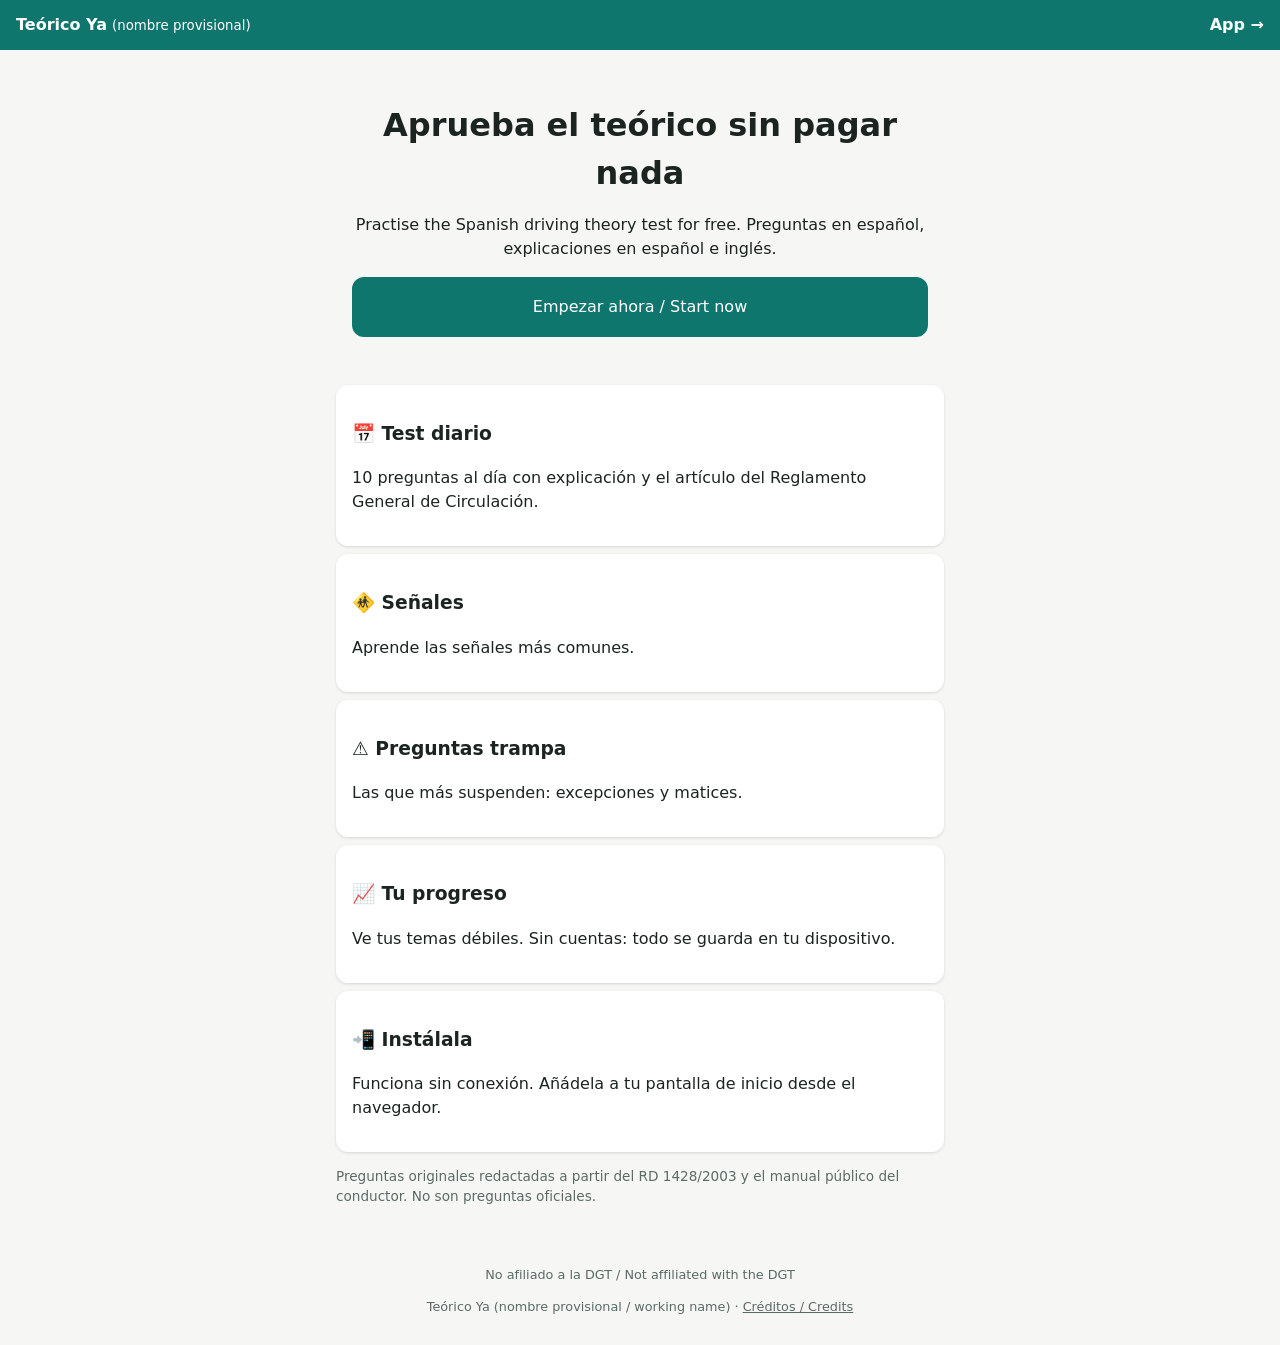
==== index.html @ 307ccd0f "Phase 1: Teórico Ya PWA, landing, 51 questions, 20 PD signs" ====
<!doctype html><html lang="es"><head><meta charset="utf-8"><meta name="viewport" content="width=device-width,initial-scale=1"><meta name="theme-color" content="#0f766e"><link rel="manifest" href="manifest.webmanifest"><link rel="icon" href="assets/icon-192.png"><link rel="stylesheet" href="assets/style.css"><title>Teórico Ya · Practica el teórico gratis</title><meta name="description" content="Practica gratis el examen teórico del permiso B en España. Preguntas originales con su artículo del Reglamento."><!-- GoatCounter placeholder: create a free account, then replace CODE and uncomment.
<script data-goatcounter="https://CODE.goatcounter.com/count" async src="//gc.zgo.at/count.js"></script> --></head><body>
<header><span><b>Teórico Ya</b> <small>(nombre provisional)</small></span><a href="app/">App →</a></header>
<main><section class="hero"><h1>Aprueba el teórico sin pagar nada</h1><p>Practise the Spanish driving theory test for free. Preguntas en español, explicaciones en español e inglés.</p><a class="btn primary" href="app/">Empezar ahora / Start now</a></section>
<div class="card"><h3>📅 Test diario</h3><p>10 preguntas al día con explicación y el artículo del Reglamento General de Circulación.</p></div>
<div class="card"><h3>🚸 Señales</h3><p>Aprende las señales más comunes.</p></div>
<div class="card"><h3>⚠️ Preguntas trampa</h3><p>Las que más suspenden: excepciones y matices.</p></div>
<div class="card"><h3>📈 Tu progreso</h3><p>Ve tus temas débiles. Sin cuentas: todo se guarda en tu dispositivo.</p></div>
<div class="card"><h3>📲 Instálala</h3><p>Funciona sin conexión. Añádela a tu pantalla de inicio desde el navegador.</p></div>
<p class="muted">Preguntas originales redactadas a partir del RD 1428/2003 y el manual público del conductor. No son preguntas oficiales.</p></main>
<footer><p data-i18n="disclaimer">No afiliado a la DGT / Not affiliated with the DGT</p><p>Teórico Ya (nombre provisional / working name) · <a href="creditos/">Créditos / Credits</a></p></footer></body></html>
---- assets/style.css ----
:root{--bg:#f6f7f4;--fg:#1c2421;--acc:#0f766e;--ok:#15803d;--bad:#b91c1c;--card:#fff}
*{box-sizing:border-box}body{margin:0;font:16px/1.5 system-ui,sans-serif;background:var(--bg);color:var(--fg);min-height:100vh;display:flex;flex-direction:column}
header{background:var(--acc);color:#fff;padding:.8rem 1rem;display:flex;justify-content:space-between;align-items:center;gap:.5rem}
header a{color:#fff;text-decoration:none;font-weight:700}main{flex:1;padding:1rem;max-width:640px;width:100%;margin:0 auto}
.btn{display:block;width:100%;padding:1rem;margin:.5rem 0;border:2px solid var(--acc);border-radius:12px;background:var(--card);color:var(--fg);font-size:1rem;text-align:start;cursor:pointer;text-decoration:none}
.btn.primary{background:var(--acc);color:#fff;text-align:center}.btn.ok{border-color:var(--ok);background:#dcfce7}.btn.bad{border-color:var(--bad);background:#fee2e2}
.card{background:var(--card);border-radius:12px;padding:1rem;margin:.5rem 0;box-shadow:0 1px 3px #0002}.muted{color:#5b6b66;font-size:.85rem}
.sign{display:block;margin:1rem auto;width:160px;height:160px;object-fit:contain}.bar{height:8px;background:#e5e7eb;border-radius:4px}.bar>i{display:block;height:100%;background:var(--acc);border-radius:4px}
select{padding:.3rem;border-radius:6px}footer{padding:1rem;text-align:center;font-size:.8rem;color:#5b6b66}footer a{color:inherit}
.hero{text-align:center;padding:2rem 1rem}.hero h1{font-size:2rem;margin:.2rem 0}
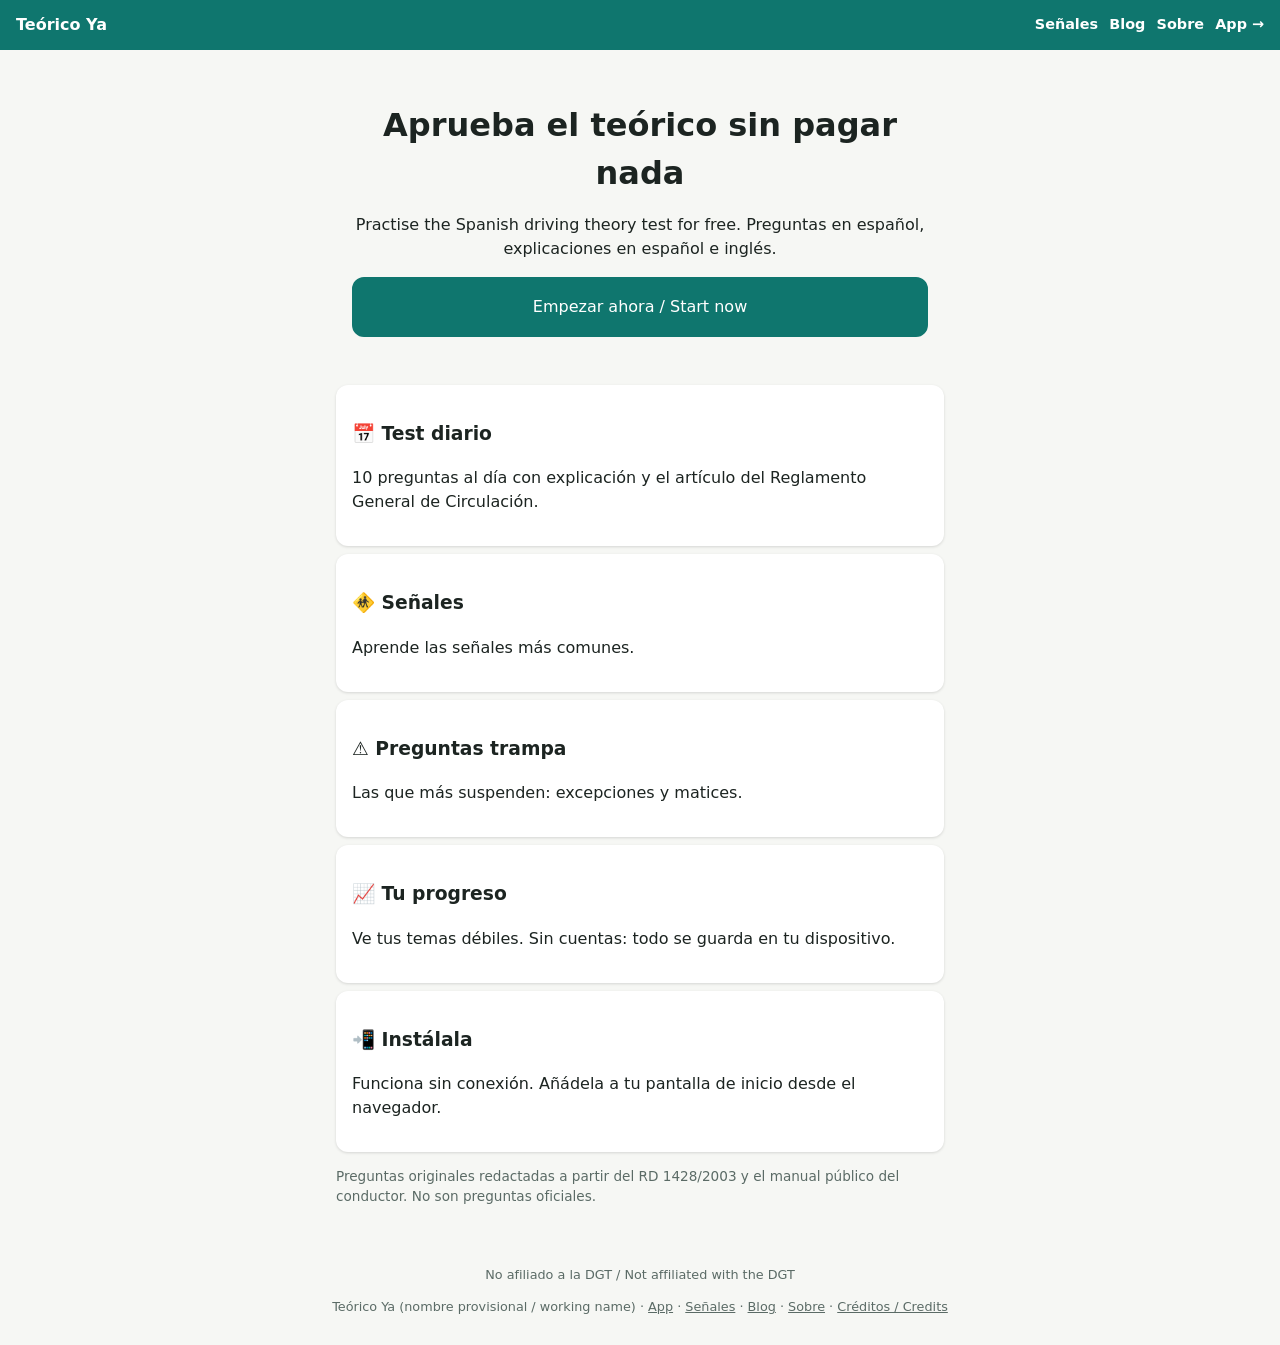
==== commit 507414a7: "Add about, signs guide, blog (2 articles), sitemap, robots; nav/footer links" ====
--- a/index.html
+++ b/index.html
@@ -1,6 +1,6 @@
 <!doctype html><html lang="es"><head><meta charset="utf-8"><meta name="viewport" content="width=device-width,initial-scale=1"><meta name="theme-color" content="#0f766e"><link rel="manifest" href="manifest.webmanifest"><link rel="icon" href="assets/icon-192.png"><link rel="stylesheet" href="assets/style.css"><title>Teórico Ya · Practica el teórico gratis</title><meta name="description" content="Practica gratis el examen teórico del permiso B en España. Preguntas originales con su artículo del Reglamento."><!-- GoatCounter placeholder: create a free account, then replace CODE and uncomment.
 <script data-goatcounter="https://CODE.goatcounter.com/count" async src="//gc.zgo.at/count.js"></script> --></head><body>
-<header><span><b>Teórico Ya</b> <small>(nombre provisional)</small></span><a href="app/">App →</a></header>
+<header><a href=""><b>Teórico Ya</b></a><nav style="display:flex;gap:.7rem;font-size:.9rem"><a href="senales/">Señales</a><a href="blog/">Blog</a><a href="sobre/">Sobre</a><a href="app/">App →</a></nav></header>
 <main><section class="hero"><h1>Aprueba el teórico sin pagar nada</h1><p>Practise the Spanish driving theory test for free. Preguntas en español, explicaciones en español e inglés.</p><a class="btn primary" href="app/">Empezar ahora / Start now</a></section>
 <div class="card"><h3>📅 Test diario</h3><p>10 preguntas al día con explicación y el artículo del Reglamento General de Circulación.</p></div>
 <div class="card"><h3>🚸 Señales</h3><p>Aprende las señales más comunes.</p></div>
@@ -8,4 +8,4 @@
 <div class="card"><h3>📈 Tu progreso</h3><p>Ve tus temas débiles. Sin cuentas: todo se guarda en tu dispositivo.</p></div>
 <div class="card"><h3>📲 Instálala</h3><p>Funciona sin conexión. Añádela a tu pantalla de inicio desde el navegador.</p></div>
 <p class="muted">Preguntas originales redactadas a partir del RD 1428/2003 y el manual público del conductor. No son preguntas oficiales.</p></main>
-<footer><p data-i18n="disclaimer">No afiliado a la DGT / Not affiliated with the DGT</p><p>Teórico Ya (nombre provisional / working name) · <a href="creditos/">Créditos / Credits</a></p></footer></body></html>
+<footer><p data-i18n="disclaimer">No afiliado a la DGT / Not affiliated with the DGT</p><p>Teórico Ya (nombre provisional / working name) · <a href="app/">App</a> · <a href="senales/">Señales</a> · <a href="blog/">Blog</a> · <a href="sobre/">Sobre</a> · <a href="creditos/">Créditos / Credits</a></p></footer></body></html>
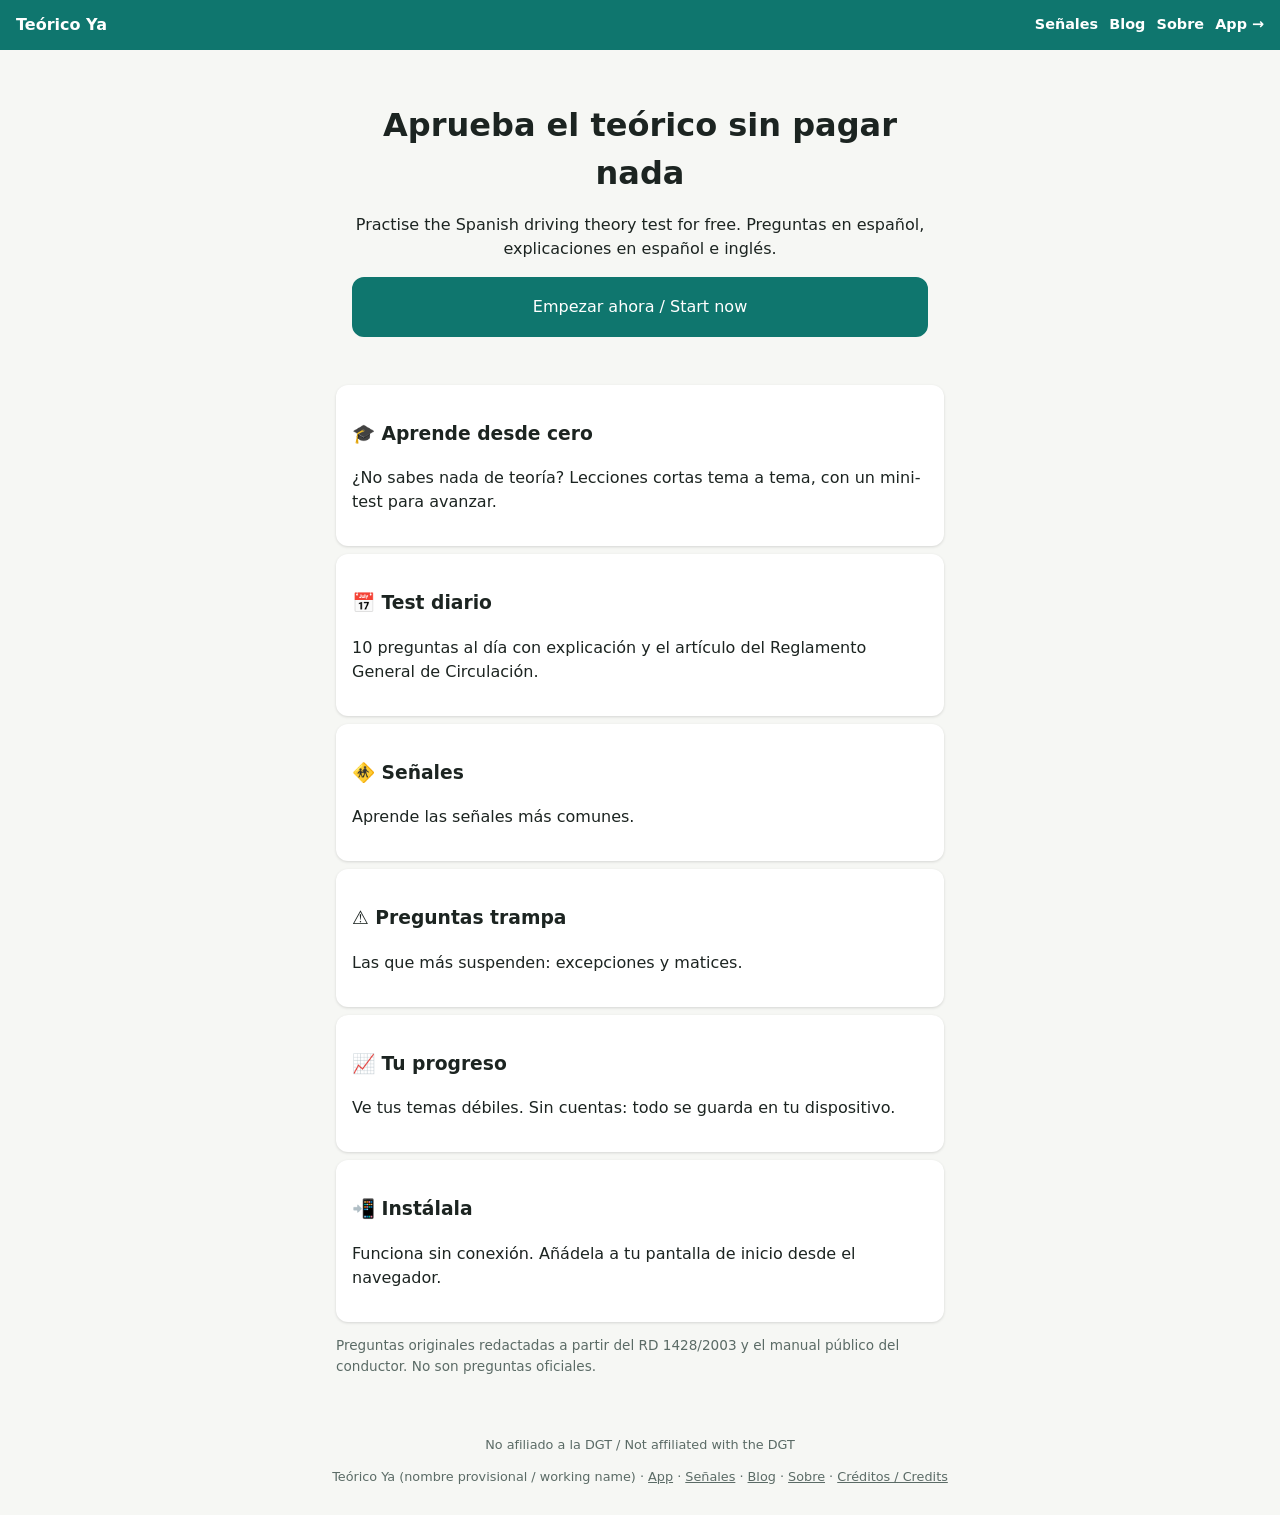
==== commit 32e8e014: "Add Learn first path: onboarding, topic lessons, mini-quizzes with 80% unlock, Repasar list, 30-ques" ====
--- a/index.html
+++ b/index.html
@@ -1,7 +1,8 @@
-<!doctype html><html lang="es"><head><meta charset="utf-8"><meta name="viewport" content="width=device-width,initial-scale=1"><meta name="theme-color" content="#0f766e"><link rel="manifest" href="manifest.webmanifest"><link rel="icon" href="assets/icon-192.png"><link rel="stylesheet" href="assets/style.css"><title>Teórico Ya · Practica el teórico gratis</title><meta name="description" content="Practica gratis el examen teórico del permiso B en España. Preguntas originales con su artículo del Reglamento."><!-- GoatCounter placeholder: create a free account, then replace CODE and uncomment.
+<!doctype html><html lang="es"><head><meta charset="utf-8"><meta name="viewport" content="width=device-width,initial-scale=1"><meta name="theme-color" content="#0f766e"><link rel="manifest" href="manifest.webmanifest"><link rel="icon" href="assets/icon-192.png"><link rel="stylesheet" href="assets/style.css"><title>Teórico Ya · Practica el teórico gratis</title><link rel="canonical" href="https://richkngxxx.github.io/teorico-ya/"><meta name="description" content="Practica gratis el examen teórico del permiso B en España. Preguntas originales con su artículo del Reglamento."><!-- GoatCounter placeholder: create a free account, then replace CODE and uncomment.
 <script data-goatcounter="https://CODE.goatcounter.com/count" async src="//gc.zgo.at/count.js"></script> --></head><body>
 <header><a href=""><b>Teórico Ya</b></a><nav style="display:flex;gap:.7rem;font-size:.9rem"><a href="senales/">Señales</a><a href="blog/">Blog</a><a href="sobre/">Sobre</a><a href="app/">App →</a></nav></header>
 <main><section class="hero"><h1>Aprueba el teórico sin pagar nada</h1><p>Practise the Spanish driving theory test for free. Preguntas en español, explicaciones en español e inglés.</p><a class="btn primary" href="app/">Empezar ahora / Start now</a></section>
+<div class="card"><h3>🎓 Aprende desde cero</h3><p>¿No sabes nada de teoría? Lecciones cortas tema a tema, con un mini-test para avanzar.</p></div>
 <div class="card"><h3>📅 Test diario</h3><p>10 preguntas al día con explicación y el artículo del Reglamento General de Circulación.</p></div>
 <div class="card"><h3>🚸 Señales</h3><p>Aprende las señales más comunes.</p></div>
 <div class="card"><h3>⚠️ Preguntas trampa</h3><p>Las que más suspenden: excepciones y matices.</p></div>
--- a/assets/style.css
+++ b/assets/style.css
@@ -8,3 +8,13 @@
 .sign{display:block;margin:1rem auto;width:160px;height:160px;object-fit:contain}.bar{height:8px;background:#e5e7eb;border-radius:4px}.bar>i{display:block;height:100%;background:var(--acc);border-radius:4px}
 select{padding:.3rem;border-radius:6px}footer{padding:1rem;text-align:center;font-size:.8rem;color:#5b6b66}footer a{color:inherit}
 .hero{text-align:center;padding:2rem 1rem}.hero h1{font-size:2rem;margin:.2rem 0}
+.btn:disabled{cursor:default}.btn.primary:disabled{opacity:.45}.btn.sel{border-color:var(--acc);background:#ccfbf1;font-weight:600}
+.hl{border:2px solid var(--acc);background:#f0fdfa}.onboard{text-align:center;padding:1.5rem 1rem}.onboard h2{font-size:1.6rem;margin:.2rem 0 .5rem}
+.path{list-style:none;padding:0;margin:1rem 0;position:relative}.path:before{content:"";position:absolute;left:1.55rem;top:1rem;bottom:1rem;width:3px;background:#d6dcd9}
+.step{position:relative;margin:.6rem 0}.step-in{display:flex;gap:.8rem;align-items:center;background:var(--card);border-radius:12px;padding:.8rem;box-shadow:0 1px 3px #0002;color:inherit;text-decoration:none}
+.num{flex:none;width:2.2rem;height:2.2rem;border-radius:50%;display:grid;place-items:center;font-weight:700;background:#e5e7eb;color:#5b6b66}
+.step.done .num{background:var(--ok);color:#fff}.step.open .num{background:var(--acc);color:#fff}.step.cur .step-in{border:2px solid var(--acc)}.step.locked .step-in{opacity:.6;box-shadow:none}
+.dots{display:flex;gap:.35rem;margin:.3rem 0 .6rem}.dots i{flex:1;height:5px;border-radius:3px;background:#d6dcd9}.dots i.on{background:var(--acc)}
+.lesson{font-size:1.15rem;padding:1.4rem 1.2rem}.lesson .imgs{display:flex;justify-content:center;gap:1rem;flex-wrap:wrap;margin-bottom:.5rem}.lesson .imgs img{width:96px;height:96px;object-fit:contain}
+.result{text-align:center}.result.pass{border-top:6px solid var(--ok)}.result.fail{border-top:6px solid var(--bad)}.ok-t{color:var(--ok)}.bad-t{color:var(--bad)}
+.exam-bar{display:flex;justify-content:space-between}
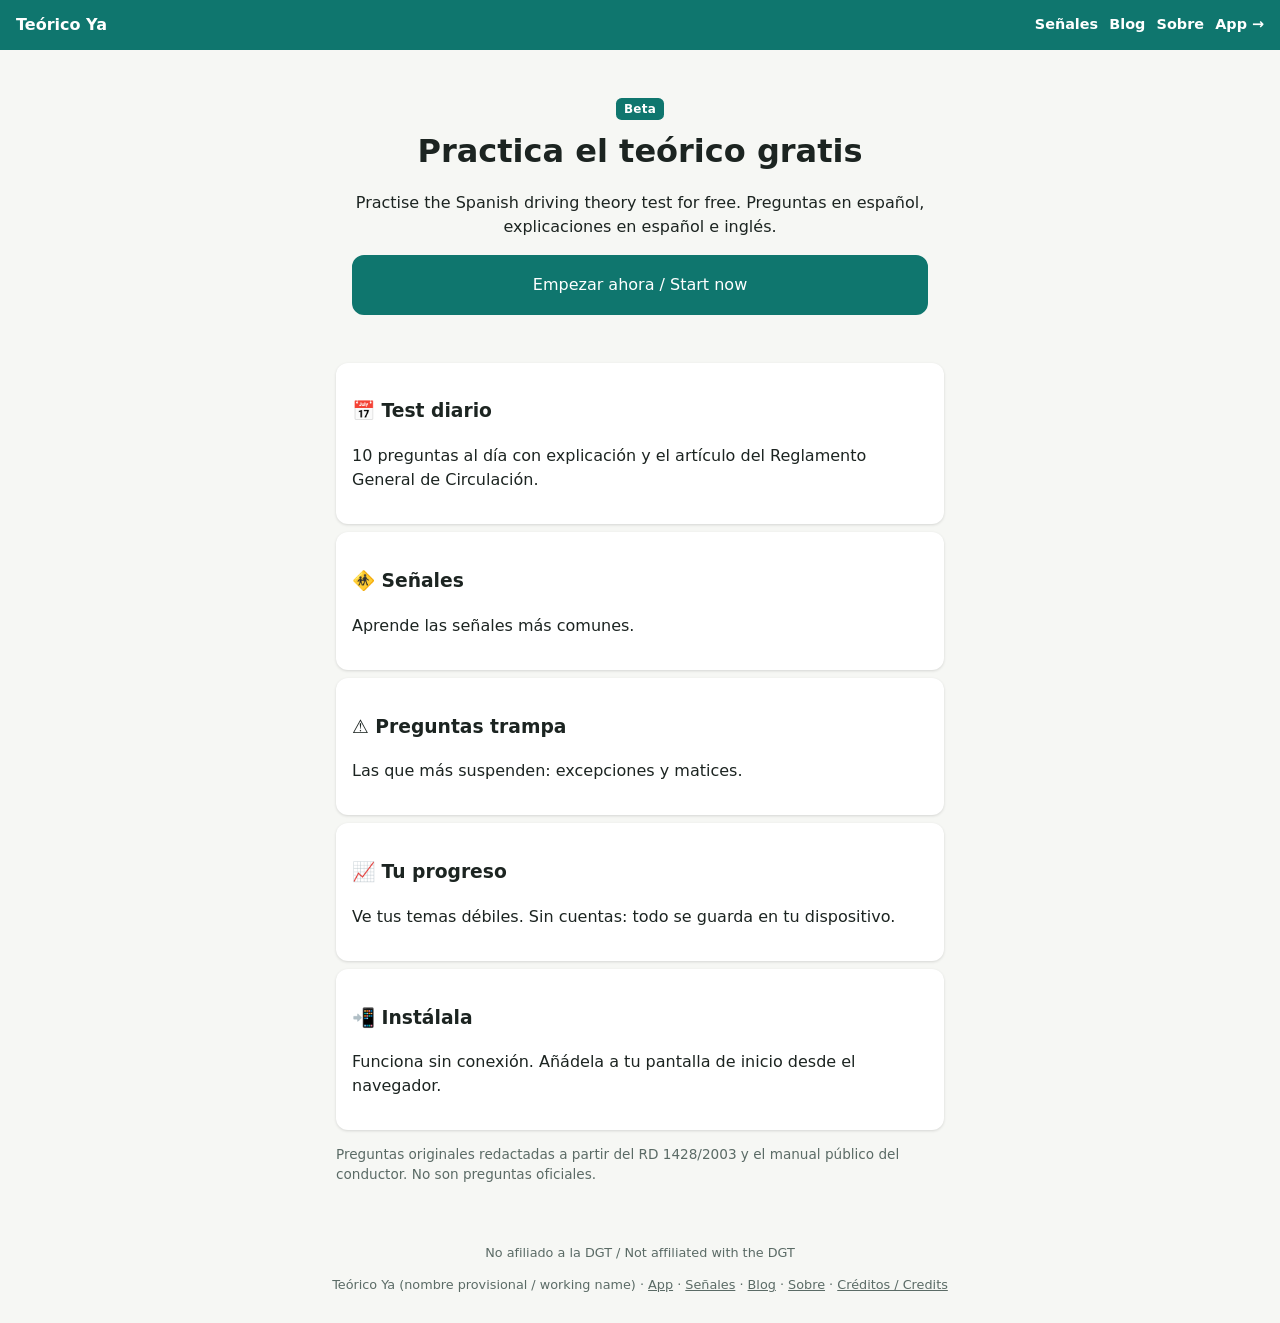
==== commit 3dced507: "Fix KING phone-test notes: Beta label, safer headline, shuffle options" ====
--- a/index.html
+++ b/index.html
@@ -1,8 +1,7 @@
 <!doctype html><html lang="es"><head><meta charset="utf-8"><meta name="viewport" content="width=device-width,initial-scale=1"><meta name="theme-color" content="#0f766e"><link rel="manifest" href="manifest.webmanifest"><link rel="icon" href="assets/icon-192.png"><link rel="stylesheet" href="assets/style.css"><title>Teórico Ya · Practica el teórico gratis</title><link rel="canonical" href="https://richkngxxx.github.io/teorico-ya/"><meta name="description" content="Practica gratis el examen teórico del permiso B en España. Preguntas originales con su artículo del Reglamento."><!-- GoatCounter placeholder: create a free account, then replace CODE and uncomment.
 <script data-goatcounter="https://CODE.goatcounter.com/count" async src="//gc.zgo.at/count.js"></script> --></head><body>
 <header><a href=""><b>Teórico Ya</b></a><nav style="display:flex;gap:.7rem;font-size:.9rem"><a href="senales/">Señales</a><a href="blog/">Blog</a><a href="sobre/">Sobre</a><a href="app/">App →</a></nav></header>
-<main><section class="hero"><h1>Aprueba el teórico sin pagar nada</h1><p>Practise the Spanish driving theory test for free. Preguntas en español, explicaciones en español e inglés.</p><a class="btn primary" href="app/">Empezar ahora / Start now</a></section>
-<div class="card"><h3>🎓 Aprende desde cero</h3><p>¿No sabes nada de teoría? Lecciones cortas tema a tema, con un mini-test para avanzar.</p></div>
+<main><section class="hero"><p class="muted" style="margin:0 0 .4rem"><span style="display:inline-block;background:#0f766e;color:#fff;font-size:.75rem;font-weight:600;padding:.15rem .5rem;border-radius:.35rem;letter-spacing:.02em">Beta</span></p><h1>Practica el teórico gratis</h1><p>Practise the Spanish driving theory test for free. Preguntas en español, explicaciones en español e inglés.</p><a class="btn primary" href="app/">Empezar ahora / Start now</a></section>
 <div class="card"><h3>📅 Test diario</h3><p>10 preguntas al día con explicación y el artículo del Reglamento General de Circulación.</p></div>
 <div class="card"><h3>🚸 Señales</h3><p>Aprende las señales más comunes.</p></div>
 <div class="card"><h3>⚠️ Preguntas trampa</h3><p>Las que más suspenden: excepciones y matices.</p></div>
--- a/assets/style.css
+++ b/assets/style.css
@@ -15,6 +15,6 @@
 .num{flex:none;width:2.2rem;height:2.2rem;border-radius:50%;display:grid;place-items:center;font-weight:700;background:#e5e7eb;color:#5b6b66}
 .step.done .num{background:var(--ok);color:#fff}.step.open .num{background:var(--acc);color:#fff}.step.cur .step-in{border:2px solid var(--acc)}.step.locked .step-in{opacity:.6;box-shadow:none}
 .dots{display:flex;gap:.35rem;margin:.3rem 0 .6rem}.dots i{flex:1;height:5px;border-radius:3px;background:#d6dcd9}.dots i.on{background:var(--acc)}
-.lesson{font-size:1.15rem;padding:1.4rem 1.2rem}.lesson .imgs{display:flex;justify-content:center;gap:1rem;flex-wrap:wrap;margin-bottom:.5rem}.lesson .imgs img{width:96px;height:96px;object-fit:contain}
+.lesson{font-size:1.15rem;padding:1.4rem 1.2rem}.lesson .imgs{display:flex;justify-content:center;gap:.75rem;flex-wrap:wrap;margin-bottom:.5rem}.lesson .imgs img{width:80px;height:80px;object-fit:contain}
 .result{text-align:center}.result.pass{border-top:6px solid var(--ok)}.result.fail{border-top:6px solid var(--bad)}.ok-t{color:var(--ok)}.bad-t{color:var(--bad)}
 .exam-bar{display:flex;justify-content:space-between}
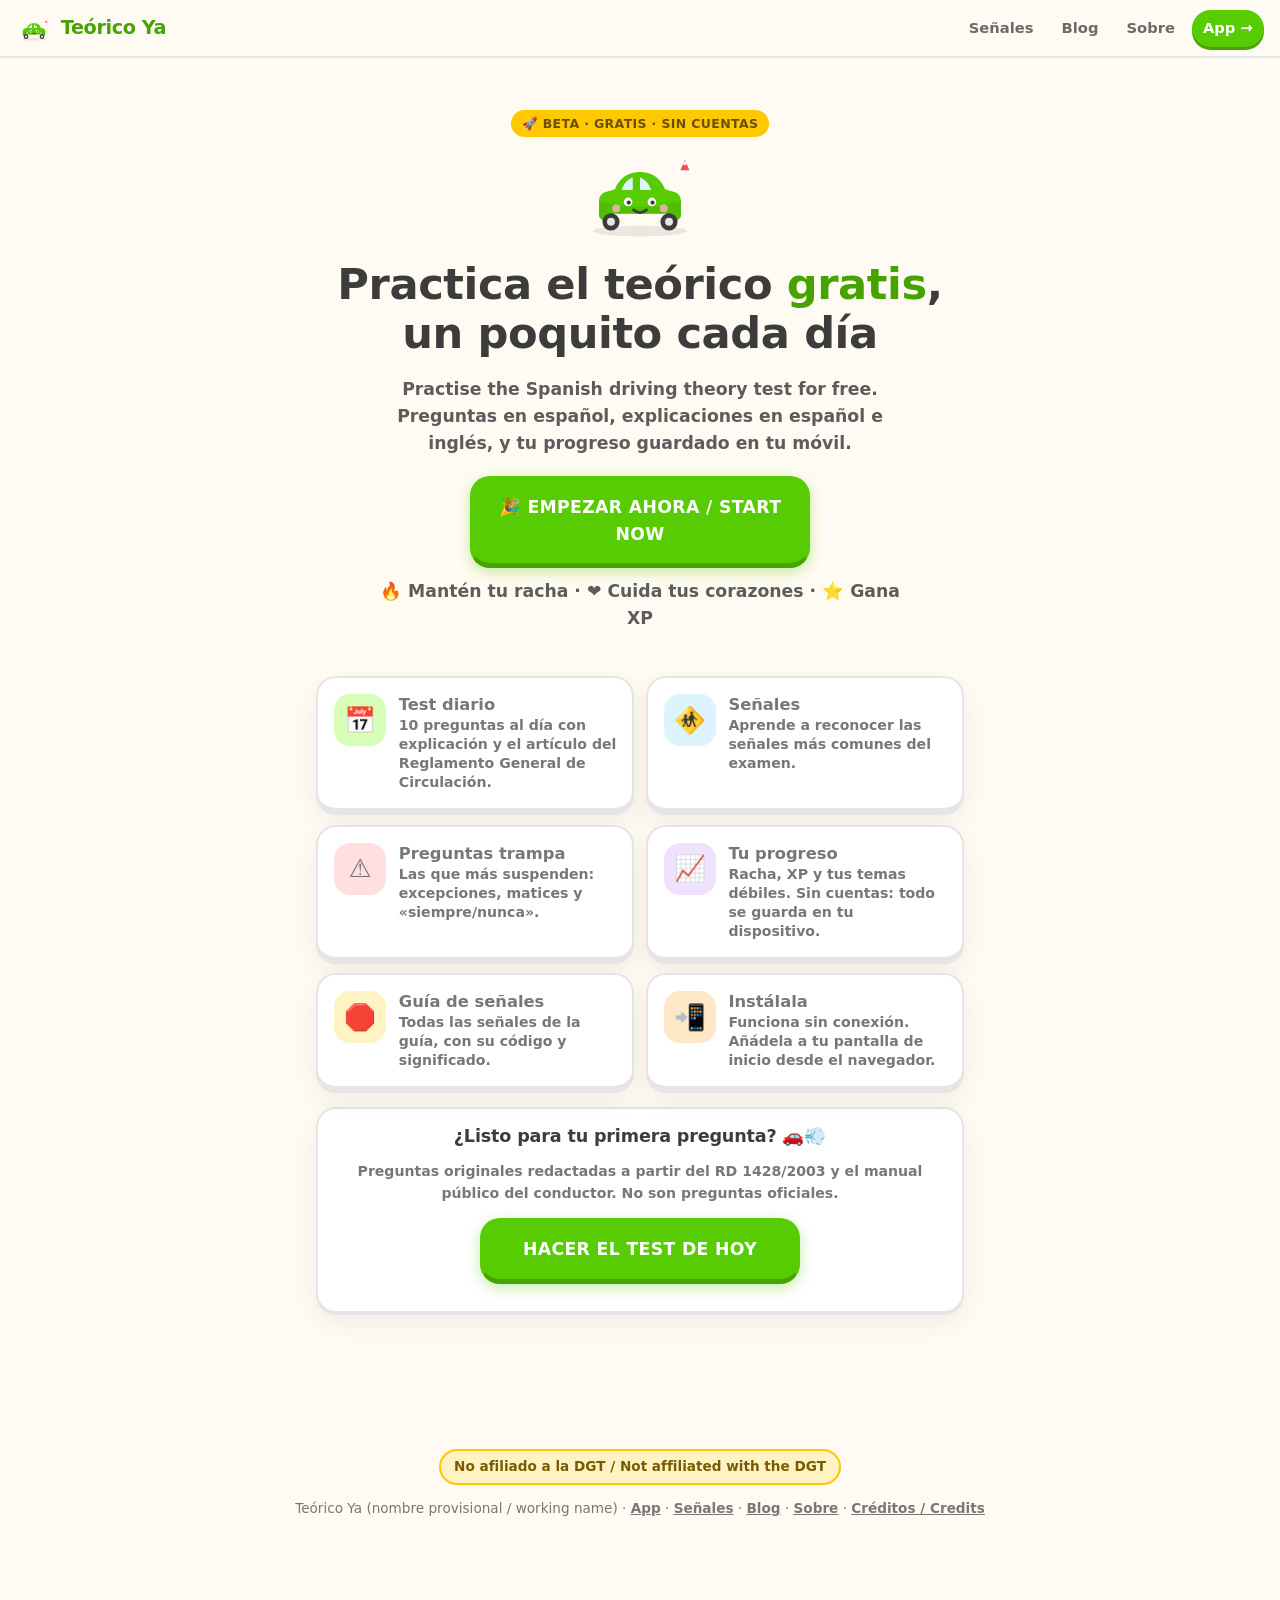
==== commit fc24b669: "Rebuild UI in a warm, playful Duolingo style - New design system (assets/style.css): chunky rounded " ====
--- a/index.html
+++ b/index.html
@@ -1,11 +1,15 @@
-<!doctype html><html lang="es"><head><meta charset="utf-8"><meta name="viewport" content="width=device-width,initial-scale=1"><meta name="theme-color" content="#0f766e"><link rel="manifest" href="manifest.webmanifest"><link rel="icon" href="assets/icon-192.png"><link rel="stylesheet" href="assets/style.css"><title>Teórico Ya · Practica el teórico gratis</title><link rel="canonical" href="https://richkngxxx.github.io/teorico-ya/"><meta name="description" content="Practica gratis el examen teórico del permiso B en España. Preguntas originales con su artículo del Reglamento."><!-- GoatCounter placeholder: create a free account, then replace CODE and uncomment.
+<!doctype html><html lang="es"><head><meta charset="utf-8"><meta name="viewport" content="width=device-width,initial-scale=1,viewport-fit=cover"><meta name="theme-color" content="#58cc02"><link rel="manifest" href="manifest.webmanifest"><link rel="icon" href="assets/icon-192.png"><link rel="stylesheet" href="assets/style.css"><title>Teórico Ya · Practica el teórico gratis</title><link rel="canonical" href="https://richkngxxx.github.io/teorico-ya/"><meta name="description" content="Practica gratis el examen teórico del permiso B en España. Preguntas originales con su artículo del Reglamento."><!-- GoatCounter placeholder: create a free account, then replace CODE and uncomment.
 <script data-goatcounter="https://CODE.goatcounter.com/count" async src="//gc.zgo.at/count.js"></script> --></head><body>
-<header><a href=""><b>Teórico Ya</b></a><nav style="display:flex;gap:.7rem;font-size:.9rem"><a href="senales/">Señales</a><a href="blog/">Blog</a><a href="sobre/">Sobre</a><a href="app/">App →</a></nav></header>
-<main><section class="hero"><p class="muted" style="margin:0 0 .4rem"><span style="display:inline-block;background:#0f766e;color:#fff;font-size:.75rem;font-weight:600;padding:.15rem .5rem;border-radius:.35rem;letter-spacing:.02em">Beta</span></p><h1>Practica el teórico gratis</h1><p>Practise the Spanish driving theory test for free. Preguntas en español, explicaciones en español e inglés.</p><a class="btn primary" href="app/">Empezar ahora / Start now</a></section>
-<div class="card"><h3>📅 Test diario</h3><p>10 preguntas al día con explicación y el artículo del Reglamento General de Circulación.</p></div>
-<div class="card"><h3>🚸 Señales</h3><p>Aprende las señales más comunes.</p></div>
-<div class="card"><h3>⚠️ Preguntas trampa</h3><p>Las que más suspenden: excepciones y matices.</p></div>
-<div class="card"><h3>📈 Tu progreso</h3><p>Ve tus temas débiles. Sin cuentas: todo se guarda en tu dispositivo.</p></div>
-<div class="card"><h3>📲 Instálala</h3><p>Funciona sin conexión. Añádela a tu pantalla de inicio desde el navegador.</p></div>
-<p class="muted">Preguntas originales redactadas a partir del RD 1428/2003 y el manual público del conductor. No son preguntas oficiales.</p></main>
-<footer><p data-i18n="disclaimer">No afiliado a la DGT / Not affiliated with the DGT</p><p>Teórico Ya (nombre provisional / working name) · <a href="app/">App</a> · <a href="senales/">Señales</a> · <a href="blog/">Blog</a> · <a href="sobre/">Sobre</a> · <a href="creditos/">Créditos / Credits</a></p></footer></body></html>
+<header><a class="brand" href=""><img src="assets/mascot.svg" alt="" width="36" height="29">Teórico Ya</a><nav><a href="senales/">Señales</a><a href="blog/">Blog</a><a href="sobre/">Sobre</a><a class="nav-cta" href="app/">App →</a></nav></header>
+<main><section class="hero"><span class="badge">🚀 Beta · Gratis · Sin cuentas</span><img class="mascot" src="assets/mascot.svg" alt="Cochecito sonriente, la mascota de Teórico Ya" width="132" height="106"><h1>Practica el teórico <span class="hl">gratis</span>, un poquito cada día</h1><p>Practise the Spanish driving theory test for free. Preguntas en español, explicaciones en español e inglés, y tu progreso guardado en tu móvil.</p><a class="btn primary" href="app/">🎉 Empezar ahora / Start now</a><p class="muted">🔥 Mantén tu racha · ❤️ Cuida tus corazones · ⭐ Gana XP</p></section>
+<div class="tiles">
+<a class="tile" href="app/#daily"><span class="ico green">📅</span><span><b>Test diario</b><span>10 preguntas al día con explicación y el artículo del Reglamento General de Circulación.</span></span></a>
+<a class="tile" href="app/#signs"><span class="ico blue">🚸</span><span><b>Señales</b><span>Aprende a reconocer las señales más comunes del examen.</span></span></a>
+<a class="tile" href="app/#traps"><span class="ico red">⚠️</span><span><b>Preguntas trampa</b><span>Las que más suspenden: excepciones, matices y «siempre/nunca».</span></span></a>
+<a class="tile" href="app/#progress"><span class="ico purple">📈</span><span><b>Tu progreso</b><span>Racha, XP y tus temas débiles. Sin cuentas: todo se guarda en tu dispositivo.</span></span></a>
+<a class="tile" href="senales/"><span class="ico yellow">🛑</span><span><b>Guía de señales</b><span>Todas las señales de la guía, con su código y significado.</span></span></a>
+<div class="tile"><span class="ico orange">📲</span><span><b>Instálala</b><span>Funciona sin conexión. Añádela a tu pantalla de inicio desde el navegador.</span></span></div>
+</div>
+<div class="card" style="text-align:center"><h3>¿Listo para tu primera pregunta? 🚗💨</h3><p class="muted">Preguntas originales redactadas a partir del RD 1428/2003 y el manual público del conductor. No son preguntas oficiales.</p><a class="btn primary" href="app/#daily" style="max-width:320px;margin-inline:auto">Hacer el test de hoy</a></div>
+</main>
+<footer><p><span class="disclaimer" data-i18n="disclaimer">No afiliado a la DGT / Not affiliated with the DGT</span></p><p>Teórico Ya (nombre provisional / working name) · <a href="app/">App</a> · <a href="senales/">Señales</a> · <a href="blog/">Blog</a> · <a href="sobre/">Sobre</a> · <a href="creditos/">Créditos / Credits</a></p></footer></body></html>
--- a/assets/style.css
+++ b/assets/style.css
@@ -1,20 +1,178 @@
-:root{--bg:#f6f7f4;--fg:#1c2421;--acc:#0f766e;--ok:#15803d;--bad:#b91c1c;--card:#fff}
-*{box-sizing:border-box}body{margin:0;font:16px/1.5 system-ui,sans-serif;background:var(--bg);color:var(--fg);min-height:100vh;display:flex;flex-direction:column}
-header{background:var(--acc);color:#fff;padding:.8rem 1rem;display:flex;justify-content:space-between;align-items:center;gap:.5rem}
-header a{color:#fff;text-decoration:none;font-weight:700}main{flex:1;padding:1rem;max-width:640px;width:100%;margin:0 auto}
-.btn{display:block;width:100%;padding:1rem;margin:.5rem 0;border:2px solid var(--acc);border-radius:12px;background:var(--card);color:var(--fg);font-size:1rem;text-align:start;cursor:pointer;text-decoration:none}
-.btn.primary{background:var(--acc);color:#fff;text-align:center}.btn.ok{border-color:var(--ok);background:#dcfce7}.btn.bad{border-color:var(--bad);background:#fee2e2}
-.card{background:var(--card);border-radius:12px;padding:1rem;margin:.5rem 0;box-shadow:0 1px 3px #0002}.muted{color:#5b6b66;font-size:.85rem}
-.sign{display:block;margin:1rem auto;width:160px;height:160px;object-fit:contain}.bar{height:8px;background:#e5e7eb;border-radius:4px}.bar>i{display:block;height:100%;background:var(--acc);border-radius:4px}
-select{padding:.3rem;border-radius:6px}footer{padding:1rem;text-align:center;font-size:.8rem;color:#5b6b66}footer a{color:inherit}
-.hero{text-align:center;padding:2rem 1rem}.hero h1{font-size:2rem;margin:.2rem 0}
-.btn:disabled{cursor:default}.btn.primary:disabled{opacity:.45}.btn.sel{border-color:var(--acc);background:#ccfbf1;font-weight:600}
-.hl{border:2px solid var(--acc);background:#f0fdfa}.onboard{text-align:center;padding:1.5rem 1rem}.onboard h2{font-size:1.6rem;margin:.2rem 0 .5rem}
-.path{list-style:none;padding:0;margin:1rem 0;position:relative}.path:before{content:"";position:absolute;left:1.55rem;top:1rem;bottom:1rem;width:3px;background:#d6dcd9}
-.step{position:relative;margin:.6rem 0}.step-in{display:flex;gap:.8rem;align-items:center;background:var(--card);border-radius:12px;padding:.8rem;box-shadow:0 1px 3px #0002;color:inherit;text-decoration:none}
-.num{flex:none;width:2.2rem;height:2.2rem;border-radius:50%;display:grid;place-items:center;font-weight:700;background:#e5e7eb;color:#5b6b66}
-.step.done .num{background:var(--ok);color:#fff}.step.open .num{background:var(--acc);color:#fff}.step.cur .step-in{border:2px solid var(--acc)}.step.locked .step-in{opacity:.6;box-shadow:none}
-.dots{display:flex;gap:.35rem;margin:.3rem 0 .6rem}.dots i{flex:1;height:5px;border-radius:3px;background:#d6dcd9}.dots i.on{background:var(--acc)}
-.lesson{font-size:1.15rem;padding:1.4rem 1.2rem}.lesson .imgs{display:flex;justify-content:center;gap:.75rem;flex-wrap:wrap;margin-bottom:.5rem}.lesson .imgs img{width:80px;height:80px;object-fit:contain}
-.result{text-align:center}.result.pass{border-top:6px solid var(--ok)}.result.fail{border-top:6px solid var(--bad)}.ok-t{color:var(--ok)}.bad-t{color:var(--bad)}
-.exam-bar{display:flex;justify-content:space-between}
+/* Teórico Ya — warm, playful design system (original; not affiliated with the DGT or Duolingo).
+   Chunky rounded buttons with a 3D "press" edge, soft shadows, high-contrast text, no webfonts (offline-first). */
+:root{
+  --bg:#fffbf2; --card:#fff; --ink:#3c3c3c; --ink-soft:#777; --line:#e5e5e5;
+  --green:#58cc02; --green-dark:#46a302; --green-soft:#d7ffb8;
+  --blue:#1cb0f6; --blue-dark:#1899d6; --blue-soft:#ddf4ff;
+  --yellow:#ffc800; --yellow-dark:#e0a800; --yellow-soft:#fff3c4;
+  --red:#ff4b4b; --red-dark:#d33131; --red-soft:#ffdfe0;
+  --purple:#a560e8; --purple-dark:#8a4fd0; --purple-soft:#f0e2ff;
+  --orange:#ff9600; --orange-soft:#ffe8c7;
+  --radius:20px; --radius-s:14px;
+  --shadow:0 2px 0 var(--line), 0 10px 24px rgba(60,60,60,.07);
+  --font:"Nunito","Baloo 2",ui-rounded,"SF Pro Rounded",system-ui,-apple-system,"Segoe UI",sans-serif;
+}
+*{box-sizing:border-box}
+html{scroll-behavior:smooth}
+body{margin:0;font:16px/1.55 var(--font);background:var(--bg);color:var(--ink);min-height:100vh;display:flex;flex-direction:column;-webkit-font-smoothing:antialiased}
+::selection{background:var(--yellow-soft)}
+a{color:var(--blue-dark)}
+:focus-visible{outline:3px solid var(--blue);outline-offset:2px;border-radius:8px}
+h1,h2,h3{line-height:1.15;margin:.4em 0;font-weight:800;letter-spacing:-.01em}
+h1{font-size:2rem} h2{font-size:1.45rem} h3{font-size:1.1rem}
+img{max-width:100%}
+
+/* ---------- Header ---------- */
+header{position:sticky;top:0;z-index:30;background:rgba(255,251,242,.92);backdrop-filter:blur(8px);border-bottom:2px solid var(--line);padding:.6rem 1rem;display:flex;justify-content:space-between;align-items:center;gap:.6rem;flex-wrap:wrap}
+header a{color:var(--ink);text-decoration:none}
+.brand{display:flex;align-items:center;gap:.55rem;font-weight:900;font-size:1.2rem;color:var(--green-dark)!important;letter-spacing:-.02em}
+.brand img{width:36px;height:36px}
+header nav{display:flex;gap:.35rem;flex-wrap:wrap;align-items:center}
+header nav a{font-weight:800;font-size:.92rem;padding:.45rem .7rem;border-radius:999px;color:#6b6b6b!important}
+header nav a:hover{background:var(--blue-soft);color:var(--blue-dark)!important}
+header nav a.nav-cta{background:var(--green);color:#fff!important;box-shadow:0 3px 0 var(--green-dark)}
+header nav a.nav-cta:active{transform:translateY(3px);box-shadow:none}
+select{font:inherit;font-weight:700;padding:.45rem .6rem;border:2px solid var(--line);border-radius:12px;background:#fff;color:var(--ink);cursor:pointer}
+
+/* Stat pills (streak / hearts / XP) */
+.pills{display:flex;gap:.45rem;align-items:center;flex-wrap:wrap}
+.pill{display:inline-flex;align-items:center;gap:.35rem;font-weight:900;font-size:.95rem;padding:.35rem .7rem;border-radius:999px;border:2px solid var(--line);background:#fff}
+.pill.streak{color:#e07b00}.pill.hearts{color:var(--red-dark)}.pill.xp{color:var(--yellow-dark)}
+.pill.pop{animation:pop .35s ease}
+@keyframes pop{40%{transform:scale(1.18)}}
+
+main{flex:1;padding:1.1rem 1rem 5.5rem;max-width:680px;width:100%;margin:0 auto}
+footer{padding:1.4rem 1rem 6rem;text-align:center;font-size:.85rem;color:var(--ink-soft)}
+footer a{color:inherit;font-weight:700}
+.disclaimer{display:inline-block;background:var(--yellow-soft);border:2px solid var(--yellow);color:#7a5b00;font-weight:800;border-radius:999px;padding:.35rem .8rem}
+
+/* ---------- Buttons: big, rounded, squishy ---------- */
+.btn{position:relative;display:flex;align-items:center;gap:.8rem;width:100%;padding:1rem 1.1rem;margin:.6rem 0;border:2px solid var(--line);border-bottom-width:5px;border-radius:var(--radius);background:var(--card);color:var(--ink);font:inherit;font-weight:800;font-size:1.02rem;text-align:start;text-decoration:none;cursor:pointer;transition:transform .06s,box-shadow .06s,background .15s,border-color .15s}
+.btn:hover{border-color:#d4d4d4;background:#fdfdfd}
+.btn:active{transform:translateY(3px);border-bottom-width:2px}
+.btn:disabled{cursor:default;opacity:.92}
+.btn.primary{background:var(--green);border-color:var(--green);border-bottom-color:var(--green-dark);color:#fff;justify-content:center;text-align:center;font-size:1.08rem;letter-spacing:.02em;text-transform:uppercase;box-shadow:0 4px 14px rgba(88,204,2,.35)}
+.btn.primary:hover{background:#61d60a;border-color:#61d60a;border-bottom-color:var(--green-dark)}
+.btn.primary:active{box-shadow:none}
+.btn.blue{background:var(--blue);border-color:var(--blue);border-bottom-color:var(--blue-dark);color:#fff;justify-content:center;text-align:center;text-transform:uppercase;box-shadow:0 4px 14px rgba(28,176,246,.35)}
+.btn.ghost{justify-content:center;text-align:center;color:var(--blue-dark);text-transform:uppercase}
+.btn.danger-ghost{justify-content:center;text-align:center;color:var(--red-dark)}
+.btn .letter{flex:none;width:38px;height:38px;display:grid;place-items:center;border:2px solid var(--line);border-radius:12px;font-weight:900;color:var(--ink-soft);background:#fff;text-transform:uppercase}
+.btn.selected{border-color:var(--blue);background:var(--blue-soft);color:#0b6fa4}
+.btn.selected .letter{border-color:var(--blue);color:var(--blue-dark);background:#fff}
+.btn.ok{border-color:var(--green);background:var(--green-soft);color:#2f6d00}
+.btn.ok .letter{border-color:var(--green);color:var(--green-dark);background:#fff}
+.btn.bad{border-color:var(--red);background:var(--red-soft);color:#8f1d1d}
+.btn.bad .letter{border-color:var(--red);color:var(--red-dark);background:#fff}
+.btn .opt-text{flex:1}
+
+/* ---------- Cards & hero ---------- */
+.card{background:var(--card);border:2px solid var(--line);border-radius:var(--radius);padding:1.1rem 1.2rem;margin:.7rem 0;box-shadow:var(--shadow)}
+.card h2,.card h3{margin-top:0}
+.muted{color:var(--ink-soft);font-size:.88rem;font-weight:600}
+.badge{display:inline-flex;align-items:center;gap:.3rem;background:var(--yellow);color:#6b4e00;font-size:.78rem;font-weight:900;padding:.25rem .65rem;border-radius:999px;letter-spacing:.03em;text-transform:uppercase}
+.badge.blue{background:var(--blue-soft);color:#0b6fa4}.badge.purple{background:var(--purple-soft);color:#6d3bbd}.badge.red{background:var(--red-soft);color:#a11}
+.hero{text-align:center;padding:1.6rem .6rem .6rem}
+.hero h1{font-size:2.15rem;font-weight:900}
+.hero h1 .hl{color:var(--green-dark)}
+.hero p{font-size:1.08rem;color:#5c5c5c;font-weight:600;max-width:34rem;margin:.6rem auto 1.2rem}
+.hero .btn{max-width:340px;margin-inline:auto}
+.mascot{width:132px;height:auto;margin:0 auto;display:block;animation:bob 3.2s ease-in-out infinite}
+@keyframes bob{50%{transform:translateY(-7px) rotate(-1.2deg)}}
+.mascot.small{width:84px}
+
+/* Feature tiles (landing) */
+.tiles{display:grid;grid-template-columns:1fr 1fr;gap:.7rem;margin:1rem 0}
+@media(max-width:480px){.tiles{grid-template-columns:1fr}}
+.tile{display:flex;gap:.8rem;align-items:flex-start;background:#fff;border:2px solid var(--line);border-bottom-width:5px;border-radius:var(--radius);padding:1rem;text-decoration:none;color:var(--ink);box-shadow:var(--shadow)}
+.tile:active{transform:translateY(3px);border-bottom-width:2px}
+.tile .ico{flex:none;width:52px;height:52px;display:grid;place-items:center;font-size:1.6rem;border-radius:16px}
+.tile b{display:block;font-size:1.02rem}.tile span{font-size:.88rem;color:var(--ink-soft);font-weight:600;line-height:1.35;display:block}
+.ico.green{background:var(--green-soft)}.ico.blue{background:var(--blue-soft)}.ico.yellow{background:var(--yellow-soft)}.ico.red{background:var(--red-soft)}.ico.purple{background:var(--purple-soft)}.ico.orange{background:var(--orange-soft)}
+
+/* ---------- App home ---------- */
+.greet{display:flex;gap:1rem;align-items:center}
+.greet .mascot{width:86px;margin:0;flex:none}
+.greet h2{margin:0 0 .15rem}.greet p{margin:0}
+.goal{background:linear-gradient(135deg,#fff,#fff8e1);border-color:#ffe082}
+.goal-top{display:flex;justify-content:space-between;align-items:baseline;gap:.5rem;flex-wrap:wrap}
+.ring-wrap{display:flex;gap:1rem;align-items:center}
+.ring{--p:0;flex:none;width:74px;height:74px;border-radius:50%;display:grid;place-items:center;background:conic-gradient(var(--green) calc(var(--p)*1%),#eee 0);font-weight:900;color:var(--green-dark)}
+.ring i{width:58px;height:58px;border-radius:50%;background:#fff;display:grid;place-items:center;font-style:normal;font-size:.95rem}
+
+/* Learning path */
+.path{display:flex;flex-direction:column;align-items:center;gap:.4rem;padding:.6rem 0 0}
+.node{width:min(100%,430px);display:flex;flex-direction:column;align-items:center;text-align:center;text-decoration:none;color:var(--ink)}
+.node:nth-child(odd){transform:translateX(-34px)}.node:nth-child(even){transform:translateX(34px)}
+@media(max-width:480px){.node:nth-child(odd){transform:translateX(-16px)}.node:nth-child(even){transform:translateX(16px)}}
+.node .bubble{width:84px;height:84px;border-radius:50%;display:grid;place-items:center;font-size:2rem;color:#fff;border-bottom:7px solid rgba(0,0,0,.22);box-shadow:0 8px 18px rgba(60,60,60,.18);transition:transform .08s}
+.node:active .bubble{transform:translateY(4px);border-bottom-width:3px}
+.node b{margin-top:.45rem;font-size:1.05rem}.node span{font-size:.85rem;color:var(--ink-soft);font-weight:700;max-width:270px}
+.node.done .bubble{outline:4px solid var(--yellow);outline-offset:3px}
+.bubble.green{background:var(--green)}.bubble.blue{background:var(--blue)}.bubble.red{background:var(--red)}.bubble.purple{background:var(--purple)}.bubble.yellow{background:var(--yellow)}
+
+/* ---------- Quiz ---------- */
+.quiz-top{display:flex;align-items:center;gap:.7rem;margin:.2rem 0 1rem}
+.quiz-top .close{flex:none;width:40px;height:40px;display:grid;place-items:center;border-radius:50%;border:2px solid var(--line);background:#fff;color:var(--ink-soft);font-weight:900;text-decoration:none;font-size:1.05rem}
+.bar{flex:1;height:16px;background:#e9e9e9;border-radius:999px;overflow:hidden;box-shadow:inset 0 2px 3px rgba(0,0,0,.08)}
+.bar>i{display:block;height:100%;background:linear-gradient(180deg,#7ee82e,var(--green));border-radius:999px;transition:width .45s cubic-bezier(.34,1.4,.64,1)}
+.hearts{flex:none;font-weight:900;color:var(--red-dark);font-size:1rem;white-space:nowrap}
+.hearts .lost{filter:grayscale(1);opacity:.35}
+.q-meta{display:flex;gap:.45rem;flex-wrap:wrap;align-items:center;margin-bottom:.6rem}
+.q-card{background:#fff;border:2px solid var(--line);border-radius:var(--radius);box-shadow:var(--shadow);padding:1.25rem 1.2rem;margin-bottom:.8rem}
+.q-card .q-text{font-size:1.22rem;font-weight:800;line-height:1.4}
+.sign{ display:block;margin:.4rem auto 1rem;width:170px;height:170px;object-fit:contain;background:#fff;border:2px solid var(--line);border-radius:var(--radius);padding:.8rem;box-shadow:var(--shadow)}
+.check-zone{margin-top:1rem}
+/* Feedback bottom sheet */
+.sheet{border-radius:var(--radius);padding:1.1rem 1.2rem;margin-top:1rem;border:2px solid;animation:rise .3s cubic-bezier(.34,1.3,.64,1)}
+@keyframes rise{from{transform:translateY(16px);opacity:0}}
+.sheet.ok{background:var(--green-soft);border-color:var(--green);color:#2f6d00}
+.sheet.bad{background:var(--red-soft);border-color:var(--red);color:#8f1d1d}
+.sheet h3{margin:0 0 .3rem;font-size:1.25rem;display:flex;gap:.5rem;align-items:center}
+.sheet p{margin:.35rem 0;font-weight:600;color:var(--ink)}
+.sheet .ref{font-size:.85rem;font-weight:800;opacity:.8}
+.sheet .btn{margin-bottom:0}
+.sheet.ok .btn.primary{background:var(--green-dark);border-bottom-color:#357e00}
+.sheet.bad .btn.primary{background:var(--red);border-color:var(--red);border-bottom-color:var(--red-dark);box-shadow:0 4px 14px rgba(255,75,75,.35)}
+/* Generic topic/progress bars */
+.tbar{height:14px;background:#eee;border-radius:999px;overflow:hidden;margin-top:.45rem}
+.tbar>i{display:block;height:100%;border-radius:999px;background:var(--blue);transition:width .5s ease}
+.tbar>i.good{background:var(--green)}.tbar>i.mid{background:var(--yellow)}.tbar>i.low{background:var(--red)}
+.topic-head{display:flex;justify-content:space-between;gap:.5rem;font-weight:800;align-items:baseline}
+.topic-head .n{color:var(--ink-soft);font-size:.85rem;font-weight:700}
+
+/* Results / empty states */
+.result{text-align:center;padding:1.4rem 1.1rem}
+.result .score-big{font-size:3rem;font-weight:900;line-height:1;color:var(--green-dark)}
+.xp-gain{display:inline-block;background:var(--yellow-soft);border:2px solid var(--yellow);color:#7a5b00;font-weight:900;border-radius:999px;padding:.35rem .9rem;margin:.5rem 0}
+.empty{text-align:center;padding:1.6rem 1.1rem}
+.empty .mascot{width:110px}
+.stats-grid{display:grid;grid-template-columns:1fr 1fr;gap:.7rem}
+.stat{background:#fff;border:2px solid var(--line);border-bottom-width:5px;border-radius:var(--radius);padding:.95rem 1rem;box-shadow:var(--shadow)}
+.stat .num{font-size:1.7rem;font-weight:900;line-height:1.1}
+.stat .lbl{font-size:.85rem;color:var(--ink-soft);font-weight:800;text-transform:uppercase;letter-spacing:.04em}
+.week{display:flex;justify-content:space-between;gap:.35rem;margin-top:.5rem}
+.day{flex:1;text-align:center;font-size:.78rem;font-weight:900;color:var(--ink-soft)}
+.day .dot{width:38px;height:38px;margin:0 auto .25rem;border-radius:50%;display:grid;place-items:center;background:#f0f0f0;border:2px solid var(--line);font-size:1rem;color:transparent}
+.day.on .dot{background:var(--green);border-color:var(--green-dark);color:#fff}
+.day.today .dot{outline:3px solid var(--yellow);outline-offset:2px}
+.confetti{position:fixed;inset:0;pointer-events:none;overflow:hidden;z-index:60}
+.confetti i{position:absolute;top:-14px;width:10px;height:16px;border-radius:3px;animation:fall linear forwards}
+@keyframes fall{to{transform:translateY(105vh) rotate(720deg);opacity:.9}}
+
+/* Sign guide rows */
+.sign-row{display:flex;gap:1rem;align-items:center}
+.sign-row img{width:64px;height:64px;flex:none}
+article p,article li{font-size:1.02rem}
+article h2{margin-top:1.6rem}
+
+/* Bottom tab bar (app only) */
+.tabbar{position:fixed;left:0;right:0;bottom:0;z-index:40;background:#fff;border-top:2px solid var(--line);display:flex;justify-content:space-around;padding:.45rem .4rem calc(.45rem + env(safe-area-inset-bottom))}
+.tabbar a{display:flex;flex-direction:column;align-items:center;gap:.05rem;text-decoration:none;color:#9a9a9a;font-size:.72rem;font-weight:900;padding:.3rem .8rem;border-radius:14px}
+.tabbar a .tab-ico{font-size:1.35rem;line-height:1}
+.tabbar a.active{color:var(--green-dark);background:var(--green-soft)}
+body.has-tabbar main{padding-bottom:6.5rem}
+body.has-tabbar footer{padding-bottom:7rem}
+
+@media(prefers-reduced-motion:reduce){*,*::before,*::after{animation-duration:.001s!important;transition-duration:.001s!important;html{scroll-behavior:auto}}}
+@media(min-width:640px){.hero h1{font-size:2.7rem}main{padding-top:1.6rem}}
